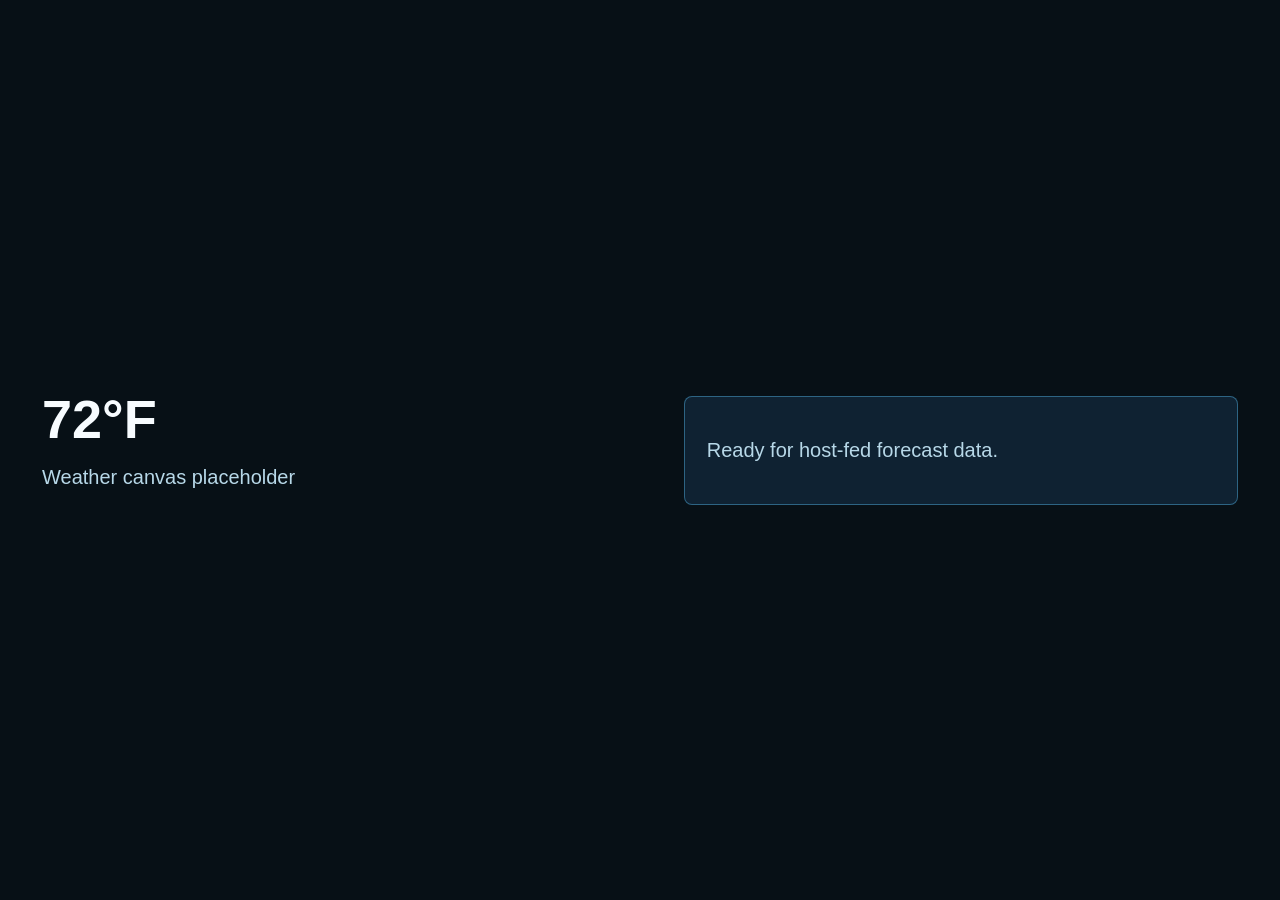
==== Examples/Plugins/weather.quakekitplugin/index.html @ 9e2cddeb "Add executable plugin runtime foundation" ====
<!doctype html>
<html lang="en">
<head>
  <meta charset="utf-8">
  <meta name="viewport" content="width=device-width, initial-scale=1">
  <title>Weather</title>
  <style>
    html, body { margin: 0; height: 100%; background: #071016; color: #f7fcff; font: 16px -apple-system, BlinkMacSystemFont, "SF Pro", sans-serif; }
    main { height: 100%; display: grid; grid-template-columns: 1.1fr 1fr; align-items: center; gap: 32px; padding: 28px 42px; box-sizing: border-box; }
    h1 { margin: 0; font-size: 54px; line-height: 1; }
    p { color: #b7d8e8; font-size: 20px; }
    .card { border: 1px solid #5cc8ff66; border-radius: 8px; padding: 22px; background: #112638d9; }
  </style>
</head>
<body>
  <main>
    <section><h1>72°F</h1><p>Weather canvas placeholder</p></section>
    <section class="card"><p>Ready for host-fed forecast data.</p></section>
  </main>
</body>
</html>
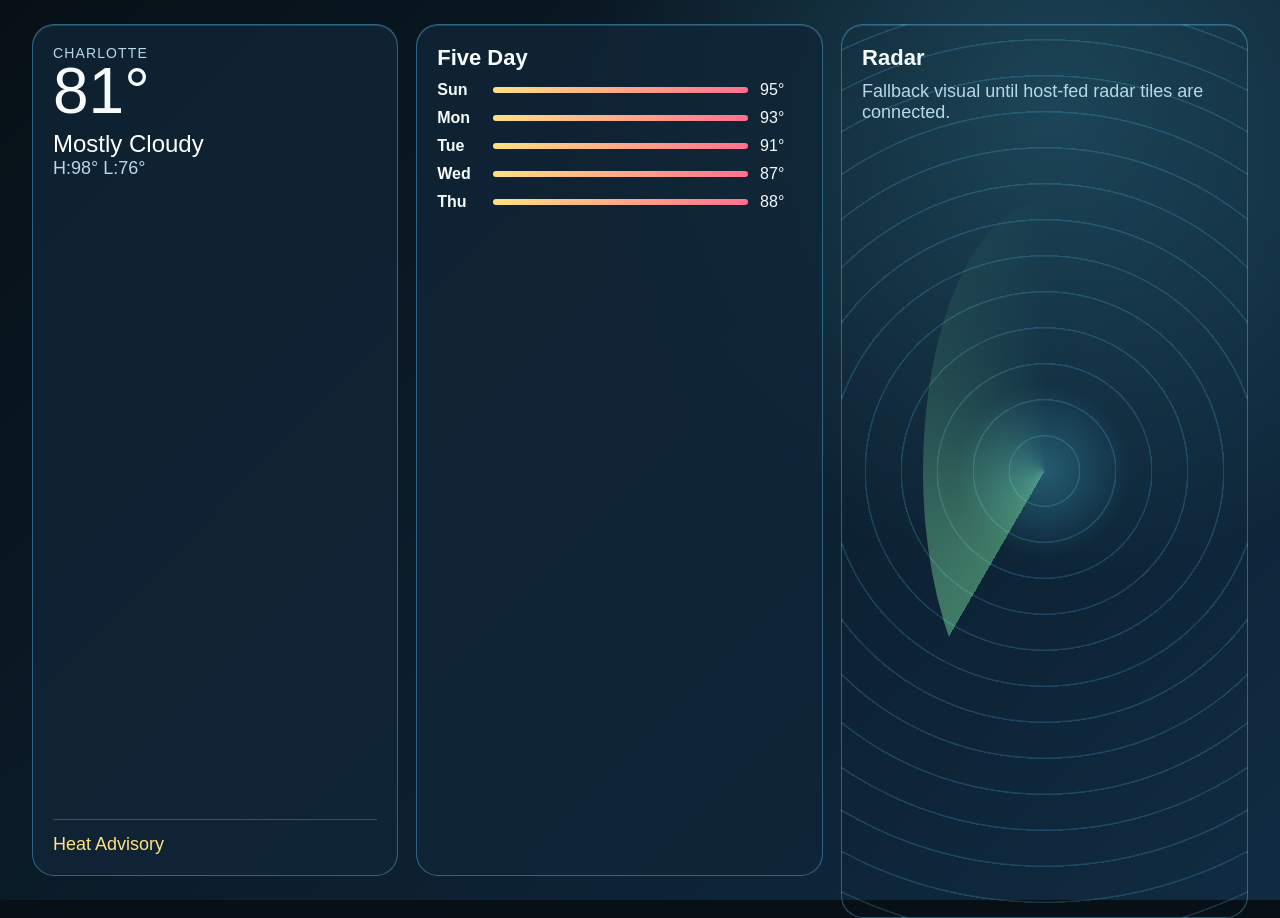
==== commit 38dbd4ce: "Polish plugin fixtures and settings handoff" ====
--- a/Examples/Plugins/weather.quakekitplugin/index.html
+++ b/Examples/Plugins/weather.quakekitplugin/index.html
@@ -6,16 +6,48 @@
   <title>Weather</title>
   <style>
     html, body { margin: 0; height: 100%; background: #071016; color: #f7fcff; font: 16px -apple-system, BlinkMacSystemFont, "SF Pro", sans-serif; }
-    main { height: 100%; display: grid; grid-template-columns: 1.1fr 1fr; align-items: center; gap: 32px; padding: 28px 42px; box-sizing: border-box; }
-    h1 { margin: 0; font-size: 54px; line-height: 1; }
-    p { color: #b7d8e8; font-size: 20px; }
-    .card { border: 1px solid #5cc8ff66; border-radius: 8px; padding: 22px; background: #112638d9; }
+    body { background: radial-gradient(circle at 82% 12%, #5ce1ff33, transparent 36%), linear-gradient(135deg, #071016, #102b42); }
+    main { height: 100%; display: grid; grid-template-columns: 0.9fr 1fr 1fr; gap: 18px; padding: 24px 32px; box-sizing: border-box; }
+    h1 { margin: 0; font-size: 64px; line-height: 0.95; font-weight: 300; }
+    h2 { margin: 0 0 10px; font-size: 22px; }
+    p { margin: 0; color: #b7d8e8; font-size: 18px; }
+    .card { border: 1px solid #5cc8ff66; border-radius: 22px; padding: 20px; background: #112638cc; box-shadow: inset 0 1px 0 #ffffff24; overflow: hidden; }
+    .current { display: grid; align-content: space-between; }
+    .condition { font-size: 24px; color: #fff; margin-top: 8px; }
+    .alert { margin-top: 16px; padding-top: 14px; border-top: 1px solid #ffffff33; color: #ffe082; }
+    .forecast { display: grid; gap: 10px; }
+    .day { display: grid; grid-template-columns: 44px 1fr 42px; gap: 12px; align-items: center; }
+    .bar { height: 6px; border-radius: 999px; background: linear-gradient(90deg, #ffe082, #ff708d); }
+    .radar { position: relative; min-height: 100%; background: radial-gradient(circle at 50% 50%, #5ce1ff44, transparent 18%), repeating-radial-gradient(circle at 50% 50%, transparent 0 34px, #5cc8ff33 35px 36px); }
+    .radar::after { content: ""; position: absolute; inset: 20%; background: conic-gradient(from 210deg, #8dffb166, transparent 42%); border-radius: 50%; }
+    .small { font-size: 14px; text-transform: uppercase; letter-spacing: .08em; color: #b7d8e8; }
   </style>
 </head>
 <body>
   <main>
-    <section><h1>72°F</h1><p>Weather canvas placeholder</p></section>
-    <section class="card"><p>Ready for host-fed forecast data.</p></section>
+    <section class="card current">
+      <div>
+        <p class="small">Charlotte</p>
+        <h1>81°</h1>
+        <p class="condition">Mostly Cloudy</p>
+        <p>H:98° L:76°</p>
+      </div>
+      <p class="alert">Heat Advisory</p>
+    </section>
+    <section class="card">
+      <h2>Five Day</h2>
+      <div class="forecast">
+        <div class="day"><strong>Sun</strong><div class="bar"></div><span>95°</span></div>
+        <div class="day"><strong>Mon</strong><div class="bar"></div><span>93°</span></div>
+        <div class="day"><strong>Tue</strong><div class="bar"></div><span>91°</span></div>
+        <div class="day"><strong>Wed</strong><div class="bar"></div><span>87°</span></div>
+        <div class="day"><strong>Thu</strong><div class="bar"></div><span>88°</span></div>
+      </div>
+    </section>
+    <section class="card radar">
+      <h2>Radar</h2>
+      <p>Fallback visual until host-fed radar tiles are connected.</p>
+    </section>
   </main>
 </body>
 </html>
